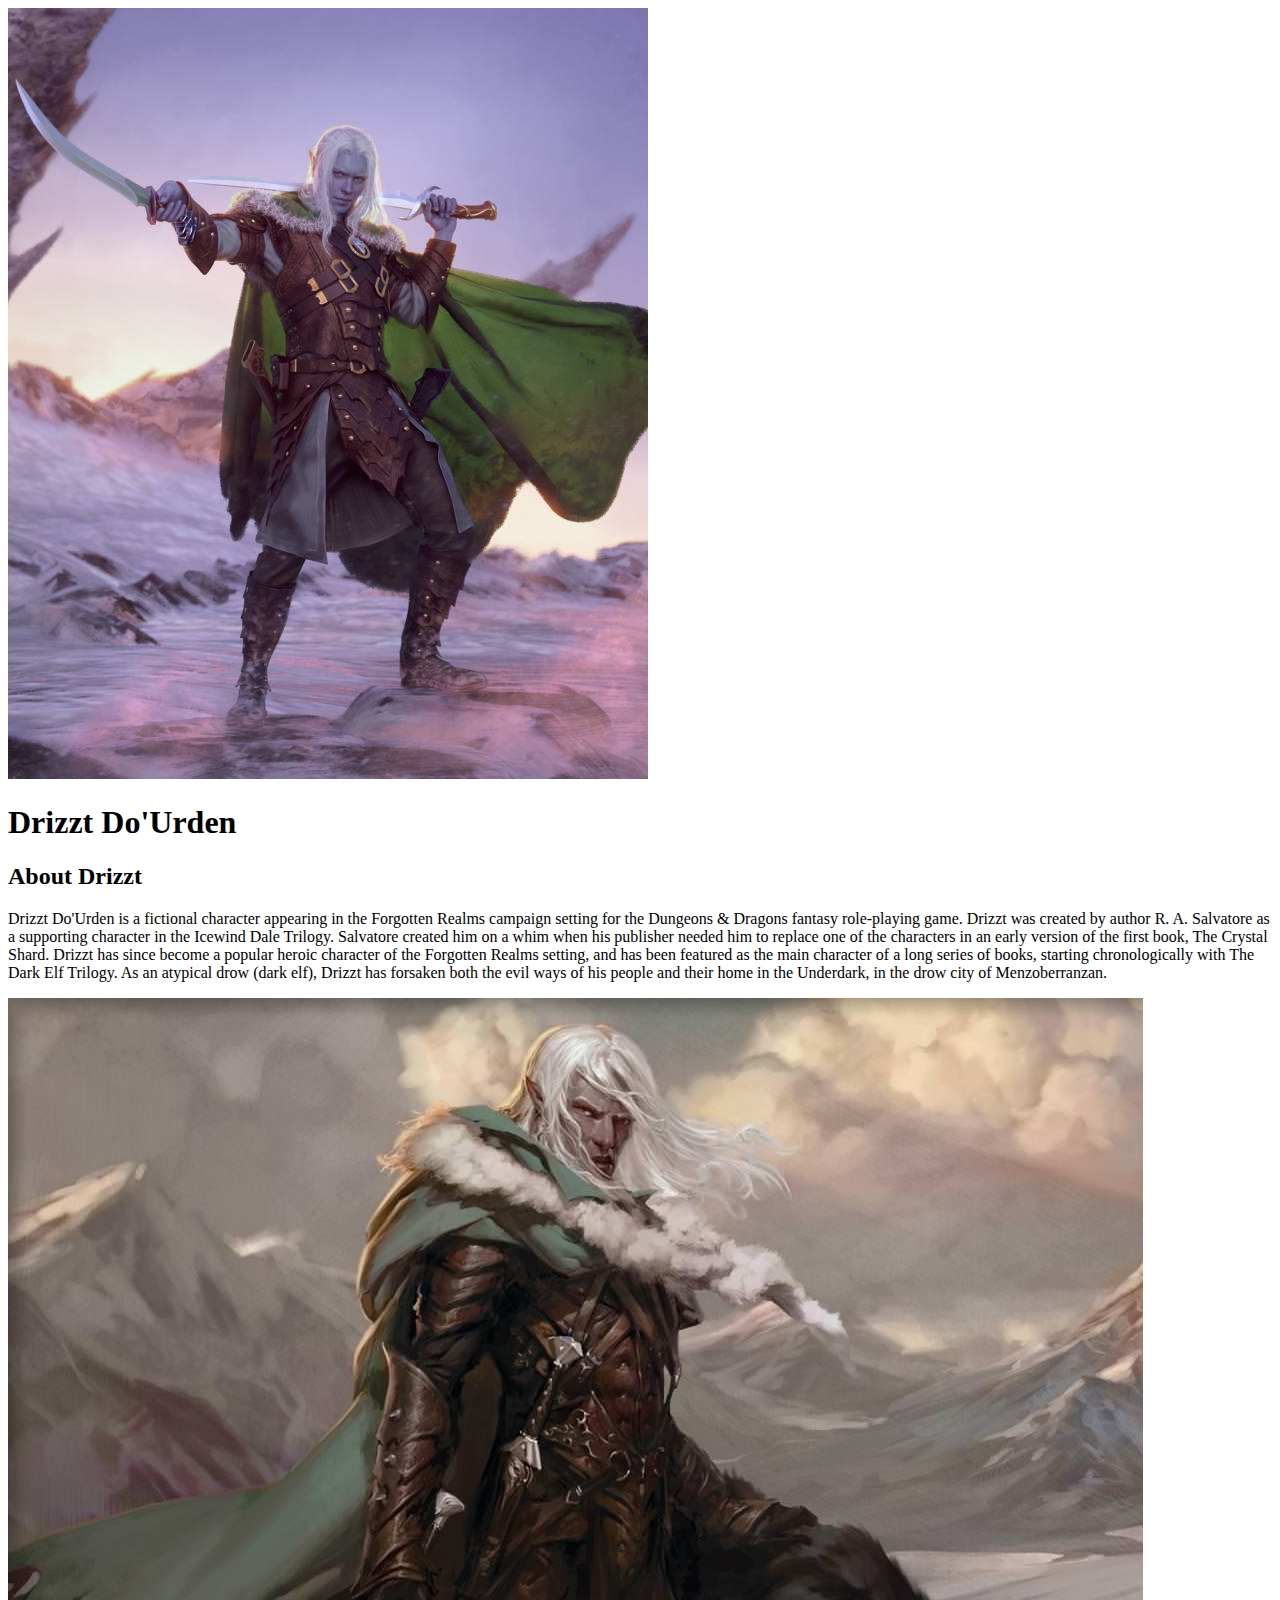
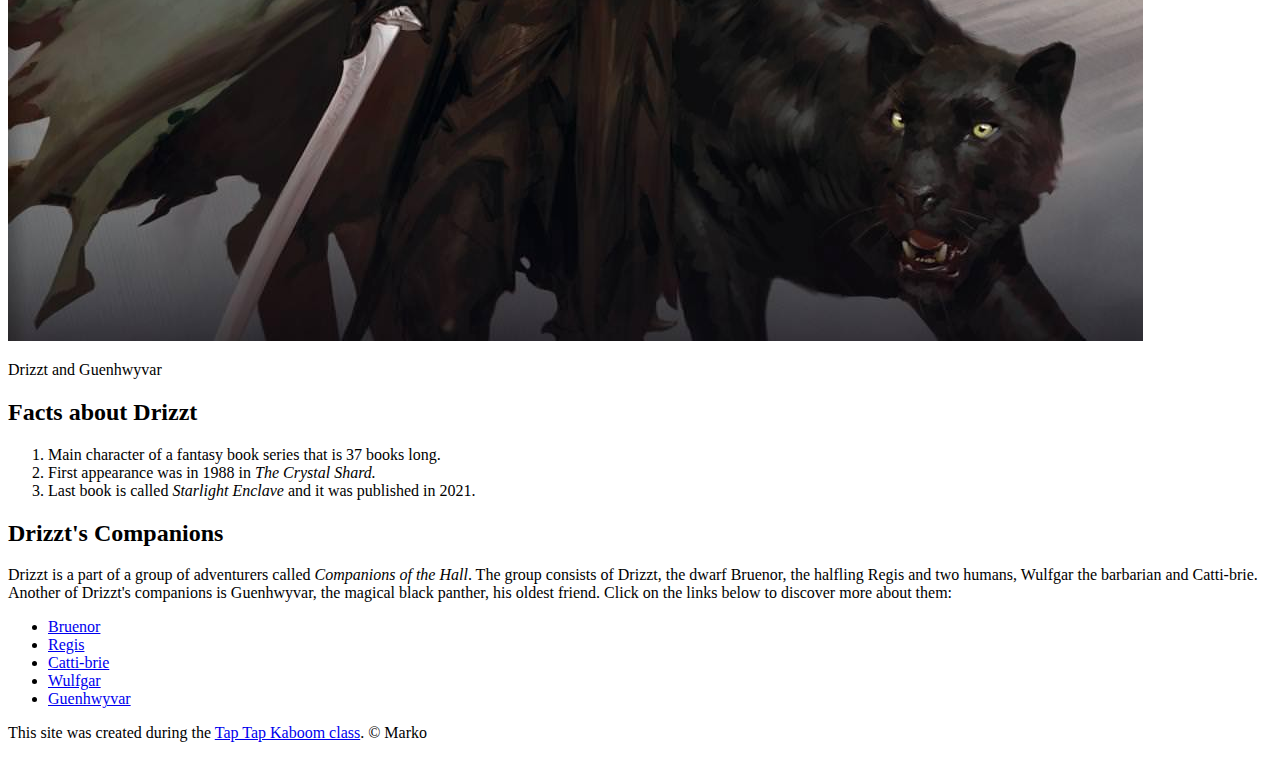
==== index.html @ 36f383df "Update index.html" ====
<!DOCTYPE html>
<html>
<head>
	<meta charset="utf-8">
	<title>Drizzt Do'Urden</title>
	<link rel="icon" href="C:\Users\Admin\Desktop\osa\cartoon-hero\img\drizzt-avatar.jpeg">
	<link rel="preconnect" href="https://fonts.googleapis.com">
	<link rel="preconnect" href="https://fonts.gstatic.com" crossorigin>
	<link href="https://fonts.googleapis.com/css2?family=Cinzel:wght@500&display=swap" rel="stylesheet">
	<link rel="stylesheet" type="text/css" href="C:\Users\Admin\Desktop\Osa\cartoon-hero\css\index.css">
</head>
<body>
	<!-- header element -->
	<header>
		<img src="img\drizzt-avatar.jpeg">
		<h1>Drizzt Do'Urden</h1>
	</header>

	<!-- main element -->
	<main>
		<h2>About Drizzt</h2>
		<p>Drizzt Do'Urden is a fictional character appearing in the Forgotten Realms campaign setting for the Dungeons & Dragons fantasy role-playing game. Drizzt was created by author R. A. Salvatore as a supporting character in the Icewind Dale Trilogy. Salvatore created him on a whim when his publisher needed him to replace one of the characters in an early version of the first book, The Crystal Shard. Drizzt has since become a popular heroic character of the Forgotten Realms setting, and has been featured as the main character of a long series of books, starting chronologically with The Dark Elf Trilogy. As an atypical drow (dark elf), Drizzt has forsaken both the evil ways of his people and their home in the Underdark, in the drow city of Menzoberranzan.</p>
		<img src="img\drizzt-big.jpeg">
		<p class="caption">Drizzt and Guenhwyvar</p>
		<!-- Facts -->
		<h2>Facts about Drizzt</h2>
		<ol>
			<li>Main character of a fantasy book series that is 37 books long.</li>
			<li>First appearance was in 1988 in <i>The Crystal Shard.</i></li>
			<li>Last book is called <i>Starlight Enclave</i> and it was published in 2021.</li>
		</ol>
		<!-- Companions -->
		<h2>Drizzt's Companions</h2>
		<p>Drizzt is a part of a group of adventurers called <i>Companions of the Hall</i>. The group consists of Drizzt, the dwarf Bruenor, the halfling Regis and two humans, Wulfgar the barbarian and Catti-brie. Another of Drizzt's companions is Guenhwyvar, the magical black panther, his oldest friend. Click on the links below to discover more about them:</p>
		<ul>
			<li><a target="_blank" href="https://forgottenrealms.fandom.com/wiki/Bruenor_Battlehammer">Bruenor</a></li>
			<li><a target="_blank" href="https://forgottenrealms.fandom.com/wiki/Regis">Regis</a></li>
			<li><a target="_blank" href="https://forgottenrealms.fandom.com/wiki/Catti-brie">Catti-brie</a></li>
			<li><a target="_blank" href="https://forgottenrealms.fandom.com/wiki/Wulfgar">Wulfgar</a></li>
			<li><a target="_blank" href="https://forgottenrealms.fandom.com/wiki/Guenhwyvar">Guenhwyvar</a></li>
		</ul>
	</main>
	<!-- Footer -->
	<footer>
		<p>This site was created during the <a target="_blank" href="https://taptapkaboom.com">Tap Tap Kaboom class</a>. &copy; Marko</p>
	</footer>
</body>
</html>
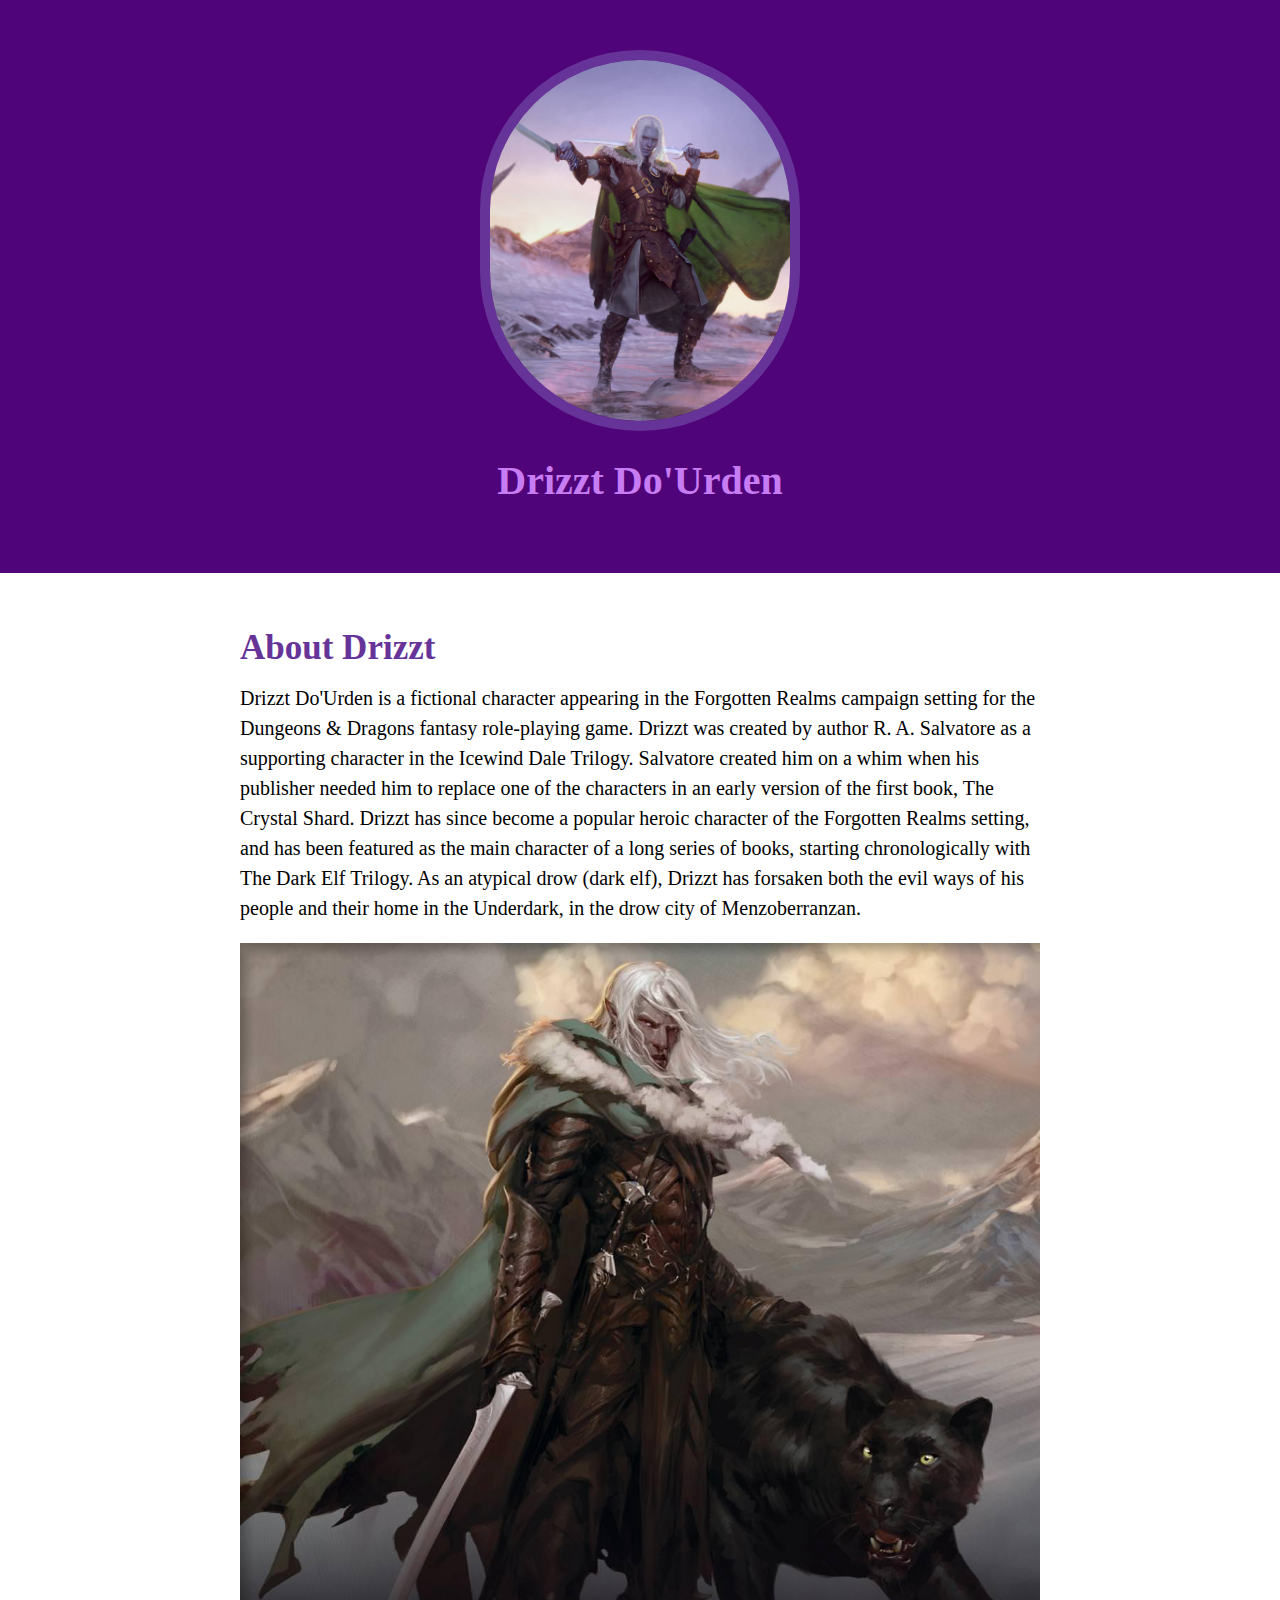
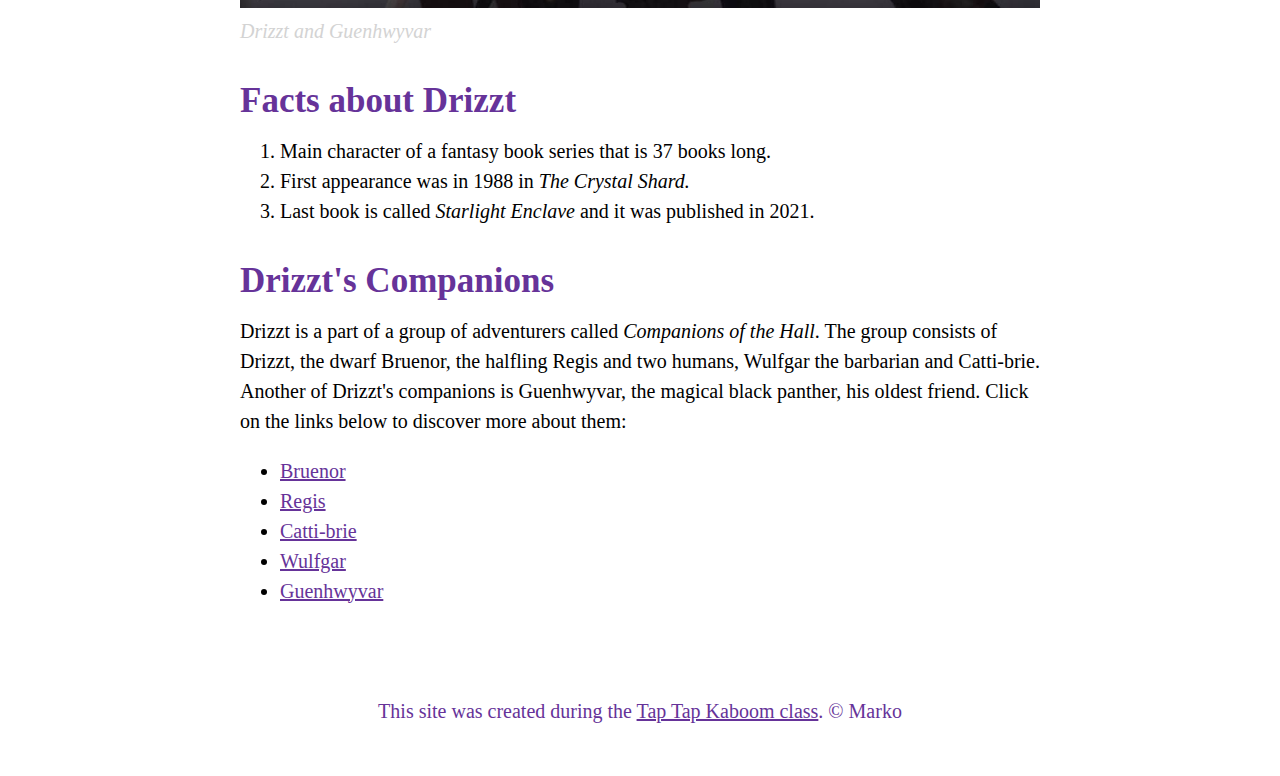
==== commit bdc945e5: "Update index.html" ====
--- a/index.html
+++ b/index.html
@@ -3,11 +3,11 @@
 <head>
 	<meta charset="utf-8">
 	<title>Drizzt Do'Urden</title>
-	<link rel="icon" href="C:\Users\Admin\Desktop\osa\cartoon-hero\img\drizzt-avatar.jpeg">
+	<link rel="icon" href="\Users\Admin\Desktop\osa\cartoon-hero\img\drizzt-avatar.jpeg">
 	<link rel="preconnect" href="https://fonts.googleapis.com">
 	<link rel="preconnect" href="https://fonts.gstatic.com" crossorigin>
 	<link href="https://fonts.googleapis.com/css2?family=Cinzel:wght@500&display=swap" rel="stylesheet">
-	<link rel="stylesheet" type="text/css" href="C:\Users\Admin\Desktop\Osa\cartoon-hero\css\index.css">
+	<link rel="stylesheet" type="text/css" href="index.css">
 </head>
 <body>
 	<!-- header element -->
--- a/index.css
+++ b/index.css
@@ -0,0 +1,68 @@
+body {
+	margin: 0;	
+	font-family: garamond;
+	font-size: 20px;
+	line-height: 30px;
+}
+
+header {
+	background-color: #50047A;
+	text-align: center;
+	padding-top: 50px;
+	padding-bottom: 50px;
+
+}
+
+header h1 {
+	color: #C87CF3;
+	font-size: 40px;
+}
+
+header img {
+	    border-radius: 190px;
+    width: 300px;
+    border: 10px solid rebeccapurple;
+}
+
+main {
+	max-width: 800px;
+	margin: 0 auto;
+	padding: 20px;
+
+}
+
+main img {max-width: 100%;}
+
+h2 {
+	font-size: 35px;
+	color: rebeccapurple;
+	margin: 40px 0 10px;
+}
+
+a {
+	color: rebeccapurple;
+}
+
+a:hover {
+	color: green;
+}
+
+footer {
+	color: rebeccapurple;
+	text-align: center;
+	padding: 50px;
+
+}
+
+footer p {margin: 0;}
+
+footer a:hover {
+	opacity: .5;
+	background-color: transparent;
+}
+
+p.caption {
+	color: lightgray;
+	font-style: italic;
+	margin-top: 0;
+}
